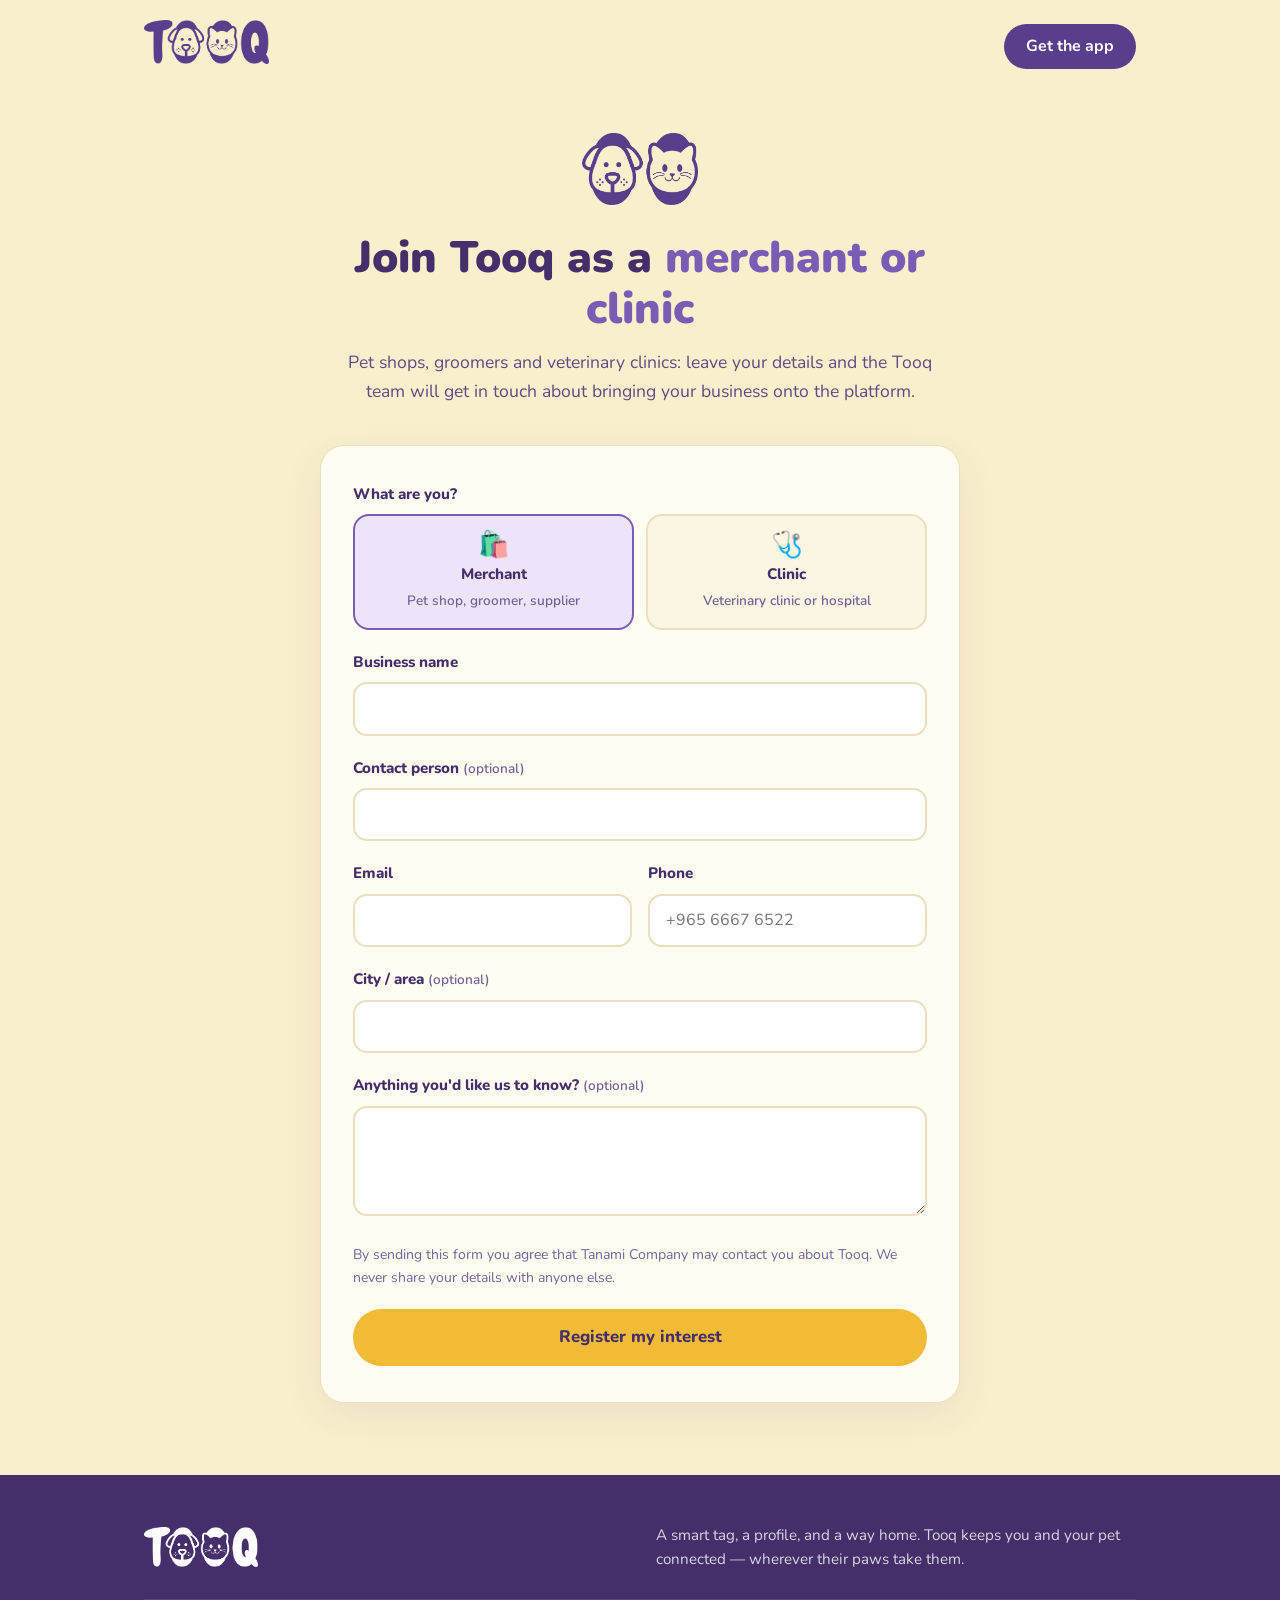
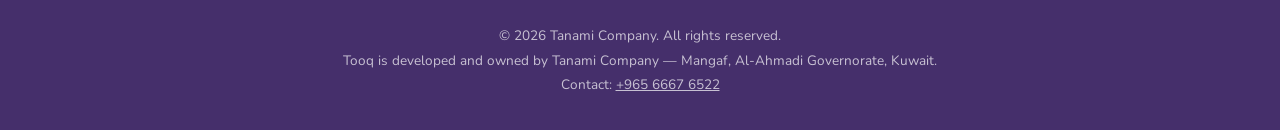
==== register/index.html @ 7382b126 "merchant register" ====
<!DOCTYPE html>
<html lang="en">
<head>
  <meta charset="UTF-8">
  <meta name="viewport" content="width=device-width, initial-scale=1.0">
  <title>Join Tooq — For merchants and clinics</title>
  <meta name="description" content="Pet shops, groomers and veterinary clinics: register your interest and the Tooq team will get in touch about joining the platform.">
  <link rel="icon" type="image/png" href="../assets/app_icon.png">
  <link rel="preconnect" href="https://fonts.googleapis.com">
  <link rel="preconnect" href="https://fonts.gstatic.com" crossorigin>
  <link href="https://fonts.googleapis.com/css2?family=Nunito:wght@400;600;700;800;900&display=swap" rel="stylesheet">
  <style>
    :root {
      --primary-dark: #452F6B;
      --primary: #5A3E8B;
      --primary-light: #7B5CB4;
      --primary-pale: #EDE4FA;
      --accent: #F2BB37;
      --accent-pale: #FCF4DC;
      --accent-soft: #F8E5A9;
      --cream: #FAEFCC;
      --card: #FFFCF2;
      --surface: #FBF5E4;
      --border-light: #EBDFC0;
      --text-secondary: #604C86;
      --text-body: #75639A;
      --error: #B3261E;
      --success: #2E7D4F;
    }

    * { margin: 0; padding: 0; box-sizing: border-box; }

    body {
      font-family: "Nunito", "Segoe UI", system-ui, sans-serif;
      background: var(--cream);
      color: var(--primary-dark);
      line-height: 1.6;
      min-height: 100vh;
      display: flex;
      flex-direction: column;
    }

    img { max-width: 100%; }

    .container {
      max-width: 1040px;
      margin: 0 auto;
      padding: 0 24px;
      width: 100%;
    }

    /* ---------- header ---------- */
    header { padding: 20px 0; }
    header .container {
      display: flex;
      align-items: center;
      justify-content: space-between;
    }
    .header-logo { height: 44px; width: auto; }
    .header-cta {
      background: var(--primary);
      color: #fff;
      text-decoration: none;
      font-weight: 700;
      padding: 10px 22px;
      border-radius: 999px;
      transition: background 0.15s ease;
    }
    .header-cta:hover { background: var(--primary-dark); }

    /* ---------- intro ---------- */
    main { flex: 1; }
    .intro {
      padding: 40px 0 24px;
      text-align: center;
    }
    .intro-mark { height: 72px; width: auto; margin-bottom: 20px; }
    .intro h1 {
      font-size: clamp(1.8rem, 4.5vw, 2.75rem);
      font-weight: 900;
      line-height: 1.15;
      max-width: 680px;
      margin: 0 auto 14px;
    }
    .intro h1 span { color: var(--primary-light); }
    .intro p {
      font-size: 1.1rem;
      color: var(--text-secondary);
      max-width: 600px;
      margin: 0 auto;
    }

    /* ---------- form card ---------- */
    .form-section { padding: 16px 0 72px; }
    .form-card {
      background: var(--card);
      border: 1px solid var(--border-light);
      border-radius: 24px;
      padding: 36px 32px;
      max-width: 640px;
      margin: 0 auto;
      box-shadow: 0 12px 40px rgba(69, 47, 107, 0.08);
    }
    @media (max-width: 520px) {
      .form-card { padding: 28px 20px; border-radius: 18px; }
    }

    .field { margin-bottom: 20px; }
    .field label, .field .label {
      display: block;
      font-weight: 800;
      font-size: 0.95rem;
      margin-bottom: 8px;
    }
    .field .optional {
      font-weight: 600;
      color: var(--text-body);
      font-size: 0.85rem;
    }
    .field input, .field textarea {
      width: 100%;
      font: inherit;
      font-size: 1rem;
      color: var(--primary-dark);
      background: #fff;
      border: 2px solid var(--border-light);
      border-radius: 14px;
      padding: 12px 16px;
      transition: border-color 0.15s ease, box-shadow 0.15s ease;
    }
    .field textarea { min-height: 110px; resize: vertical; }
    .field input:focus, .field textarea:focus {
      outline: none;
      border-color: var(--primary-light);
      box-shadow: 0 0 0 4px var(--primary-pale);
    }
    .field.invalid input, .field.invalid textarea { border-color: var(--error); }
    .field-error {
      display: none;
      color: var(--error);
      font-size: 0.875rem;
      font-weight: 700;
      margin-top: 6px;
    }
    .field.invalid .field-error { display: block; }

    .row { display: grid; grid-template-columns: 1fr 1fr; gap: 16px; }
    @media (max-width: 520px) { .row { grid-template-columns: 1fr; gap: 0; } }

    /* kind picker: two big pills */
    .kinds { display: grid; grid-template-columns: 1fr 1fr; gap: 12px; }
    .kinds input { position: absolute; opacity: 0; width: 0; height: 0; }
    .kinds label {
      display: flex;
      flex-direction: column;
      align-items: center;
      gap: 4px;
      cursor: pointer;
      background: var(--surface);
      border: 2px solid var(--border-light);
      border-radius: 16px;
      padding: 16px 12px;
      text-align: center;
      font-weight: 800;
      margin: 0;
      transition: border-color 0.15s ease, background 0.15s ease;
    }
    .kinds label small { font-weight: 600; color: var(--text-body); font-size: 0.85rem; }
    .kinds label .emoji { font-size: 1.6rem; line-height: 1; }
    .kinds input:checked + label {
      background: var(--primary-pale);
      border-color: var(--primary-light);
    }
    .kinds input:focus-visible + label { box-shadow: 0 0 0 4px var(--primary-pale); }

    /*
     * Honeypot. Pushed off-screen rather than display:none, because some bots skip
     * hidden inputs but fill anything with a name. A person never sees it; if it comes
     * back filled, the API answers success and keeps nothing.
     */
    .extra-field {
      position: absolute;
      left: -10000px;
      top: auto;
      width: 1px;
      height: 1px;
      overflow: hidden;
    }

    .consent {
      font-size: 0.875rem;
      color: var(--text-body);
      margin: 4px 0 20px;
    }

    .btn-primary {
      display: inline-block;
      width: 100%;
      border: 0;
      cursor: pointer;
      font: inherit;
      font-weight: 800;
      font-size: 1.05rem;
      padding: 15px 32px;
      border-radius: 999px;
      background: var(--accent);
      color: var(--primary-dark);
      transition: transform 0.12s ease, opacity 0.15s ease;
    }
    .btn-primary:hover { transform: translateY(-2px); }
    .btn-primary:disabled { opacity: 0.6; cursor: wait; transform: none; }

    .form-status {
      display: none;
      margin-top: 16px;
      padding: 12px 16px;
      border-radius: 14px;
      font-weight: 700;
      font-size: 0.95rem;
    }
    .form-status.error { display: block; background: #FDECEB; color: var(--error); }

    .success {
      display: none;
      text-align: center;
      padding: 12px 0;
    }
    .success .emoji { font-size: 3rem; margin-bottom: 12px; }
    .success h2 { font-size: 1.6rem; font-weight: 900; margin-bottom: 10px; }
    .success p { color: var(--text-secondary); max-width: 440px; margin: 0 auto 24px; }
    .success a {
      color: var(--primary);
      font-weight: 800;
      text-decoration: none;
    }
    .success a:hover { text-decoration: underline; }
    .form-card.done form { display: none; }
    .form-card.done .success { display: block; }

    /* ---------- footer ---------- */
    footer {
      background: var(--primary-dark);
      color: #fff;
      padding: 48px 0 32px;
    }
    .footer-top {
      display: flex;
      align-items: center;
      justify-content: space-between;
      gap: 24px;
      flex-wrap: wrap;
      margin-bottom: 28px;
    }
    .footer-logo { height: 40px; width: auto; }
    .footer-top p {
      font-size: 0.95rem;
      opacity: 0.8;
      max-width: 480px;
    }
    .footer-legal {
      border-top: 1px solid rgba(255, 255, 255, 0.15);
      padding-top: 24px;
      font-size: 0.85rem;
      opacity: 0.7;
      line-height: 1.8;
      text-align: center;
    }
  </style>
</head>
<body>

  <header>
    <div class="container">
      <a href="../"><img class="header-logo" src="../assets/wordmark_purple.png" alt="Tooq"></a>
      <a class="header-cta" href="../#get-the-app">Get the app</a>
    </div>
  </header>

  <main>
    <section class="intro">
      <div class="container">
        <img class="intro-mark" src="../assets/mark_purple.png" alt="Tooq dog and cat mark">
        <h1>Join Tooq as a <span>merchant or clinic</span></h1>
        <p>
          Pet shops, groomers and veterinary clinics: leave your details and the Tooq team
          will get in touch about bringing your business onto the platform.
        </p>
      </div>
    </section>

    <section class="form-section">
      <div class="container">
        <div class="form-card" id="card">
          <form id="register-form" novalidate>

            <div class="field" data-field="kind">
              <span class="label">What are you?</span>
              <div class="kinds">
                <input type="radio" name="kind" id="kind-merchant" value="merchant" checked>
                <label for="kind-merchant"><span class="emoji">🛍️</span>Merchant<small>Pet shop, groomer, supplier</small></label>
                <input type="radio" name="kind" id="kind-clinic" value="clinic">
                <label for="kind-clinic"><span class="emoji">🩺</span>Clinic<small>Veterinary clinic or hospital</small></label>
              </div>
              <div class="field-error"></div>
            </div>

            <div class="field" data-field="businessName">
              <label for="businessName">Business name</label>
              <input type="text" id="businessName" name="businessName" maxlength="120" autocomplete="organization" required>
              <div class="field-error"></div>
            </div>

            <div class="field" data-field="contactName">
              <label for="contactName">Contact person <span class="optional">(optional)</span></label>
              <input type="text" id="contactName" name="contactName" maxlength="120" autocomplete="name">
              <div class="field-error"></div>
            </div>

            <div class="row">
              <div class="field" data-field="email">
                <label for="email">Email</label>
                <input type="email" id="email" name="email" maxlength="254" autocomplete="email" required>
                <div class="field-error"></div>
              </div>
              <div class="field" data-field="phone">
                <label for="phone">Phone</label>
                <input type="tel" id="phone" name="phone" maxlength="24" autocomplete="tel" placeholder="+965 6667 6522" required>
                <div class="field-error"></div>
              </div>
            </div>

            <div class="field" data-field="city">
              <label for="city">City / area <span class="optional">(optional)</span></label>
              <input type="text" id="city" name="city" maxlength="120" autocomplete="address-level2">
              <div class="field-error"></div>
            </div>

            <div class="field" data-field="message">
              <label for="message">Anything you'd like us to know? <span class="optional">(optional)</span></label>
              <textarea id="message" name="message" maxlength="2000"></textarea>
              <div class="field-error"></div>
            </div>

            <div class="extra-field" aria-hidden="true">
              <label for="website">Website</label>
              <input type="text" id="website" name="website" tabindex="-1" autocomplete="off">
            </div>

            <p class="consent">
              By sending this form you agree that Tanami Company may contact you about Tooq.
              We never share your details with anyone else.
            </p>

            <button class="btn-primary" type="submit" id="submit">Register my interest</button>
            <div class="form-status" id="status" role="alert"></div>
          </form>

          <div class="success">
            <div class="emoji">🐾</div>
            <h2>Thank you!</h2>
            <p>We've received your details. Someone from the Tooq team will reach out soon.</p>
            <a href="../">Back to tooq.ai</a>
          </div>
        </div>
      </div>
    </section>
  </main>

  <footer>
    <div class="container">
      <div class="footer-top">
        <img class="footer-logo" src="../assets/wordmark_white.png" alt="Tooq">
        <p>A smart tag, a profile, and a way home. Tooq keeps you and your pet connected — wherever their paws take them.</p>
      </div>
      <div class="footer-legal">
        © 2026 Tanami Company. All rights reserved.<br>
        Tooq is developed and owned by Tanami Company — Mangaf, Al-Ahmadi Governorate, Kuwait.<br>
        Contact: <a href="tel:+96566676522" style="color: inherit;">+965 6667 6522</a>
      </div>
    </div>
  </footer>

  <script>
    // The Tooq API (the ApiCloudFrontUrl output of the deployed stack). Endpoint docs:
    // tooq-backend/docs/api.md, "Merchant registration".
    const API_BASE = "https://d18iikljzzylqe.cloudfront.net";

    const form = document.getElementById("register-form");
    const card = document.getElementById("card");
    const submit = document.getElementById("submit");
    const status = document.getElementById("status");
    // The API ignores submissions faster than a person could type; measured here so
    // there is no clock to disagree with.
    const openedAt = Date.now();

    const messages = {
      businessName: "Please enter your business name (at least 2 characters).",
      email: "Please enter a valid email address.",
      phone: "Please enter a valid phone number, e.g. +965 6667 6522.",
    };

    function clearErrors() {
      form.querySelectorAll(".field.invalid").forEach((el) => el.classList.remove("invalid"));
      status.className = "form-status";
      status.textContent = "";
    }

    function showFieldError(name, message) {
      const field = form.querySelector(`.field[data-field="${name}"]`);
      if (!field) return false;
      field.classList.add("invalid");
      field.querySelector(".field-error").textContent = message;
      return true;
    }

    function showStatus(message) {
      status.textContent = message;
      status.className = "form-status error";
    }

    function optional(value) {
      const v = value.trim();
      return v === "" ? undefined : v;
    }

    form.addEventListener("submit", async (event) => {
      event.preventDefault();
      clearErrors();

      const body = {
        kind: form.kind.value,
        businessName: form.businessName.value.trim(),
        contactName: optional(form.contactName.value),
        email: form.email.value.trim(),
        phone: form.phone.value.trim(),
        city: optional(form.city.value),
        message: optional(form.message.value),
        website: form.website.value,
        elapsedMs: Date.now() - openedAt,
      };

      // Cheap local checks so the common mistakes never need a round trip.
      let ok = true;
      if (body.businessName.length < 2) ok = showFieldError("businessName", messages.businessName) && false;
      if (!/^[^\s@]+@[^\s@]+\.[^\s@]+$/.test(body.email)) ok = showFieldError("email", messages.email) && false;
      if (body.phone.replace(/\D/g, "").length < 7) ok = showFieldError("phone", messages.phone) && false;
      if (!ok) {
        form.querySelector(".field.invalid input")?.focus();
        return;
      }

      submit.disabled = true;
      submit.textContent = "Sending…";
      try {
        const res = await fetch(`${API_BASE}/api/public/merchants`, {
          method: "POST",
          headers: { "Content-Type": "application/json" },
          body: JSON.stringify(body),
        });

        if (res.status === 201) {
          card.classList.add("done");
          card.scrollIntoView({ behavior: "smooth", block: "start" });
          return;
        }

        let payload = null;
        try { payload = await res.json(); } catch (_) { /* no body */ }
        const error = payload && payload.error ? payload.error : null;

        if (res.status === 400 && error && Array.isArray(error.details)) {
          let shown = false;
          for (const d of error.details) {
            const name = d.field || "";
            shown = showFieldError(name, messages[name] || d.message || "Please check this field.") || shown;
          }
          if (!shown) showStatus("Please check the form and try again.");
          form.querySelector(".field.invalid input, .field.invalid textarea")?.focus();
        } else if (res.status === 400 && error && error.details && error.details.field === "phone") {
          showFieldError("phone", messages.phone);
          form.phone.focus();
        } else if (res.status === 409) {
          showFieldError("email", "This email is already registered with us. We'll be in touch!");
          form.email.focus();
        } else if (res.status === 429) {
          showStatus("Too many registrations from your network right now. Please try again in an hour.");
        } else {
          showStatus("Something went wrong on our side. Please try again in a moment.");
        }
      } catch (_) {
        showStatus("We couldn't reach the server. Check your connection and try again.");
      } finally {
        submit.disabled = false;
        submit.textContent = "Register my interest";
      }
    });
  </script>

</body>
</html>
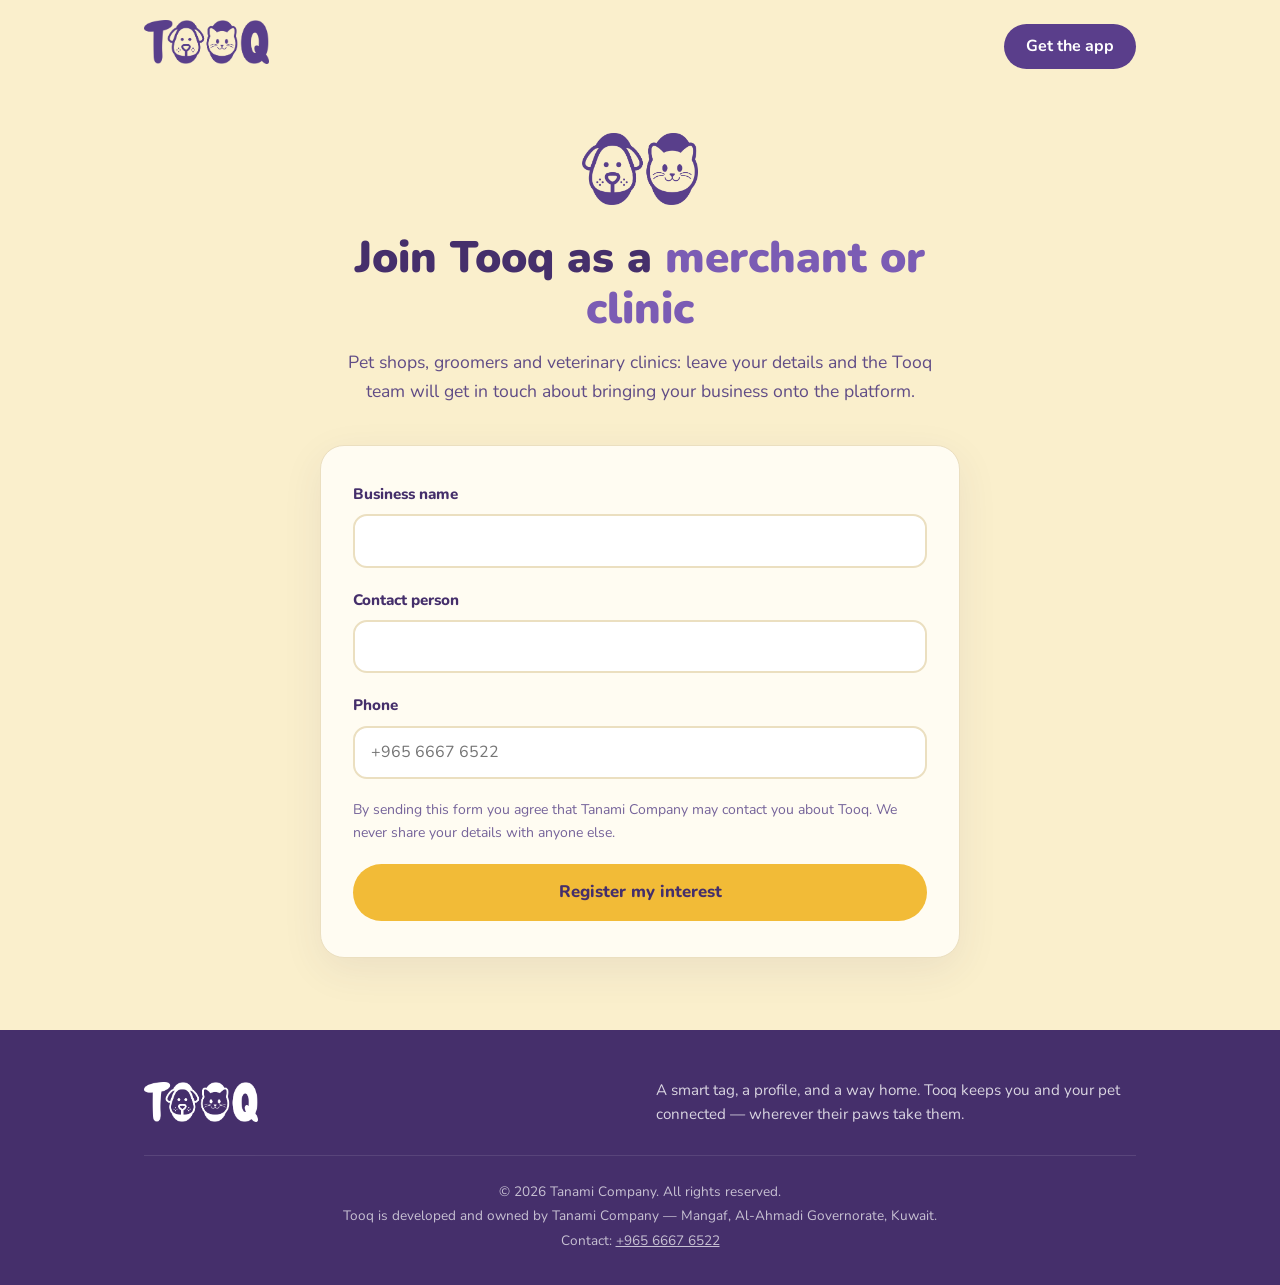
==== commit a6638f5a: "fixes" ====
--- a/register/index.html
+++ b/register/index.html
@@ -112,12 +112,7 @@
       font-size: 0.95rem;
       margin-bottom: 8px;
     }
-    .field .optional {
-      font-weight: 600;
-      color: var(--text-body);
-      font-size: 0.85rem;
-    }
-    .field input, .field textarea {
+    .field input {
       width: 100%;
       font: inherit;
       font-size: 1rem;
@@ -128,13 +123,12 @@
       padding: 12px 16px;
       transition: border-color 0.15s ease, box-shadow 0.15s ease;
     }
-    .field textarea { min-height: 110px; resize: vertical; }
-    .field input:focus, .field textarea:focus {
+    .field input:focus {
       outline: none;
       border-color: var(--primary-light);
       box-shadow: 0 0 0 4px var(--primary-pale);
     }
-    .field.invalid input, .field.invalid textarea { border-color: var(--error); }
+    .field.invalid input { border-color: var(--error); }
     .field-error {
       display: none;
       color: var(--error);
@@ -143,35 +137,6 @@
       margin-top: 6px;
     }
     .field.invalid .field-error { display: block; }
-
-    .row { display: grid; grid-template-columns: 1fr 1fr; gap: 16px; }
-    @media (max-width: 520px) { .row { grid-template-columns: 1fr; gap: 0; } }
-
-    /* kind picker: two big pills */
-    .kinds { display: grid; grid-template-columns: 1fr 1fr; gap: 12px; }
-    .kinds input { position: absolute; opacity: 0; width: 0; height: 0; }
-    .kinds label {
-      display: flex;
-      flex-direction: column;
-      align-items: center;
-      gap: 4px;
-      cursor: pointer;
-      background: var(--surface);
-      border: 2px solid var(--border-light);
-      border-radius: 16px;
-      padding: 16px 12px;
-      text-align: center;
-      font-weight: 800;
-      margin: 0;
-      transition: border-color 0.15s ease, background 0.15s ease;
-    }
-    .kinds label small { font-weight: 600; color: var(--text-body); font-size: 0.85rem; }
-    .kinds label .emoji { font-size: 1.6rem; line-height: 1; }
-    .kinds input:checked + label {
-      background: var(--primary-pale);
-      border-color: var(--primary-light);
-    }
-    .kinds input:focus-visible + label { box-shadow: 0 0 0 4px var(--primary-pale); }
 
     /*
      * Honeypot. Pushed off-screen rather than display:none, because some bots skip
@@ -293,17 +258,6 @@
         <div class="form-card" id="card">
           <form id="register-form" novalidate>
 
-            <div class="field" data-field="kind">
-              <span class="label">What are you?</span>
-              <div class="kinds">
-                <input type="radio" name="kind" id="kind-merchant" value="merchant" checked>
-                <label for="kind-merchant"><span class="emoji">🛍️</span>Merchant<small>Pet shop, groomer, supplier</small></label>
-                <input type="radio" name="kind" id="kind-clinic" value="clinic">
-                <label for="kind-clinic"><span class="emoji">🩺</span>Clinic<small>Veterinary clinic or hospital</small></label>
-              </div>
-              <div class="field-error"></div>
-            </div>
-
             <div class="field" data-field="businessName">
               <label for="businessName">Business name</label>
               <input type="text" id="businessName" name="businessName" maxlength="120" autocomplete="organization" required>
@@ -311,33 +265,14 @@
             </div>
 
             <div class="field" data-field="contactName">
-              <label for="contactName">Contact person <span class="optional">(optional)</span></label>
-              <input type="text" id="contactName" name="contactName" maxlength="120" autocomplete="name">
+              <label for="contactName">Contact person</label>
+              <input type="text" id="contactName" name="contactName" maxlength="120" autocomplete="name" required>
               <div class="field-error"></div>
             </div>
 
-            <div class="row">
-              <div class="field" data-field="email">
-                <label for="email">Email</label>
-                <input type="email" id="email" name="email" maxlength="254" autocomplete="email" required>
-                <div class="field-error"></div>
-              </div>
-              <div class="field" data-field="phone">
-                <label for="phone">Phone</label>
-                <input type="tel" id="phone" name="phone" maxlength="24" autocomplete="tel" placeholder="+965 6667 6522" required>
-                <div class="field-error"></div>
-              </div>
-            </div>
-
-            <div class="field" data-field="city">
-              <label for="city">City / area <span class="optional">(optional)</span></label>
-              <input type="text" id="city" name="city" maxlength="120" autocomplete="address-level2">
-              <div class="field-error"></div>
-            </div>
-
-            <div class="field" data-field="message">
-              <label for="message">Anything you'd like us to know? <span class="optional">(optional)</span></label>
-              <textarea id="message" name="message" maxlength="2000"></textarea>
+            <div class="field" data-field="phone">
+              <label for="phone">Phone</label>
+              <input type="tel" id="phone" name="phone" maxlength="24" autocomplete="tel" placeholder="+965 6667 6522" required>
               <div class="field-error"></div>
             </div>
 
@@ -395,7 +330,7 @@
 
     const messages = {
       businessName: "Please enter your business name (at least 2 characters).",
-      email: "Please enter a valid email address.",
+      contactName: "Please tell us who we should ask for.",
       phone: "Please enter a valid phone number, e.g. +965 6667 6522.",
     };
 
@@ -418,23 +353,14 @@
       status.className = "form-status error";
     }
 
-    function optional(value) {
-      const v = value.trim();
-      return v === "" ? undefined : v;
-    }
-
     form.addEventListener("submit", async (event) => {
       event.preventDefault();
       clearErrors();
 
       const body = {
-        kind: form.kind.value,
         businessName: form.businessName.value.trim(),
-        contactName: optional(form.contactName.value),
-        email: form.email.value.trim(),
+        contactName: form.contactName.value.trim(),
         phone: form.phone.value.trim(),
-        city: optional(form.city.value),
-        message: optional(form.message.value),
         website: form.website.value,
         elapsedMs: Date.now() - openedAt,
       };
@@ -442,7 +368,7 @@
       // Cheap local checks so the common mistakes never need a round trip.
       let ok = true;
       if (body.businessName.length < 2) ok = showFieldError("businessName", messages.businessName) && false;
-      if (!/^[^\s@]+@[^\s@]+\.[^\s@]+$/.test(body.email)) ok = showFieldError("email", messages.email) && false;
+      if (body.contactName.length < 1) ok = showFieldError("contactName", messages.contactName) && false;
       if (body.phone.replace(/\D/g, "").length < 7) ok = showFieldError("phone", messages.phone) && false;
       if (!ok) {
         form.querySelector(".field.invalid input")?.focus();
@@ -475,13 +401,13 @@
             shown = showFieldError(name, messages[name] || d.message || "Please check this field.") || shown;
           }
           if (!shown) showStatus("Please check the form and try again.");
-          form.querySelector(".field.invalid input, .field.invalid textarea")?.focus();
+          form.querySelector(".field.invalid input")?.focus();
         } else if (res.status === 400 && error && error.details && error.details.field === "phone") {
           showFieldError("phone", messages.phone);
           form.phone.focus();
         } else if (res.status === 409) {
-          showFieldError("email", "This email is already registered with us. We'll be in touch!");
-          form.email.focus();
+          showFieldError("phone", "This phone number is already registered with us. We'll be in touch!");
+          form.phone.focus();
         } else if (res.status === 429) {
           showStatus("Too many registrations from your network right now. Please try again in an hour.");
         } else {
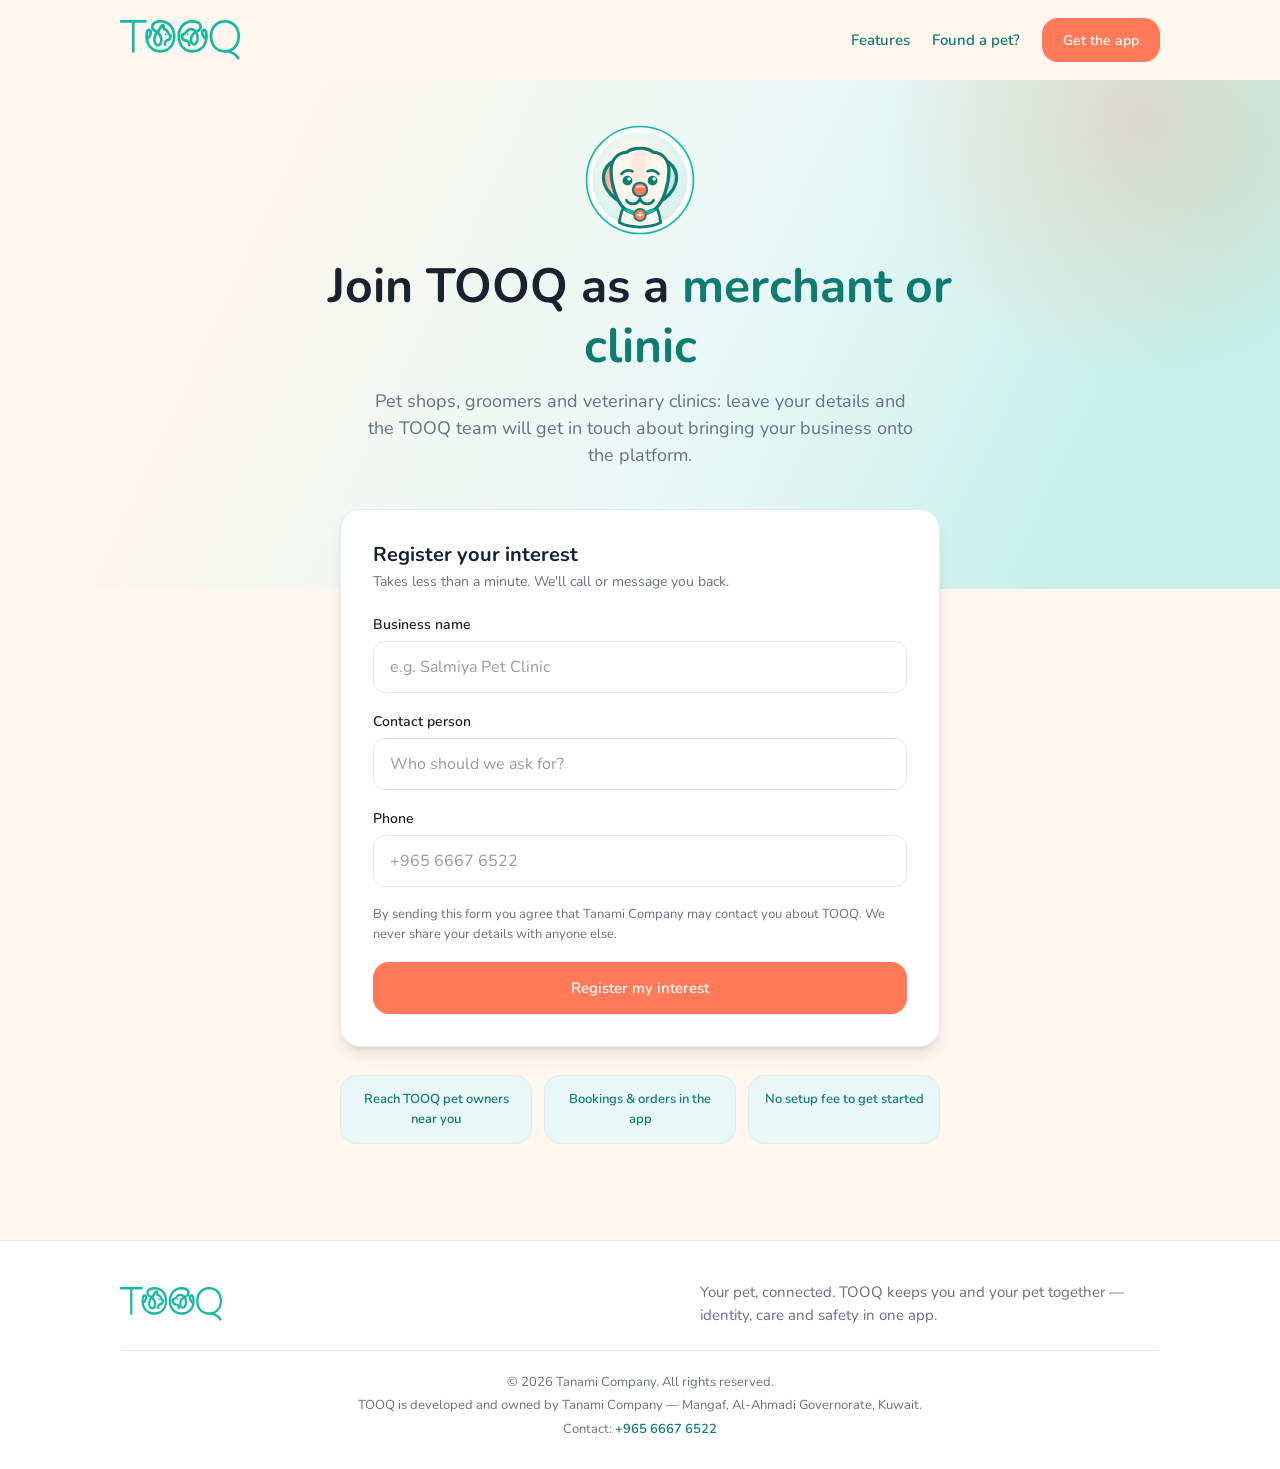
==== commit d5695b25: "new brand" ====
--- a/register/index.html
+++ b/register/index.html
@@ -3,140 +3,100 @@
 <head>
   <meta charset="UTF-8">
   <meta name="viewport" content="width=device-width, initial-scale=1.0">
-  <title>Join Tooq — For merchants and clinics</title>
-  <meta name="description" content="Pet shops, groomers and veterinary clinics: register your interest and the Tooq team will get in touch about joining the platform.">
+  <title>Join TOOQ — For merchants and clinics</title>
+  <meta name="description" content="Pet shops, groomers and veterinary clinics: register your interest and the TOOQ team will get in touch about joining the platform.">
+  <meta name="theme-color" content="#FFF6EE">
+  <meta name="apple-itunes-app" content="app-id=6792516587">
   <link rel="icon" type="image/png" href="../assets/app_icon.png">
+  <link rel="apple-touch-icon" href="../assets/app_icon.png">
   <link rel="preconnect" href="https://fonts.googleapis.com">
   <link rel="preconnect" href="https://fonts.gstatic.com" crossorigin>
-  <link href="https://fonts.googleapis.com/css2?family=Nunito:wght@400;600;700;800;900&display=swap" rel="stylesheet">
+  <link href="https://fonts.googleapis.com/css2?family=Nunito:wght@400;600;700&display=swap" rel="stylesheet">
+  <link rel="stylesheet" href="../assets/site.css">
   <style>
-    :root {
-      --primary-dark: #452F6B;
-      --primary: #5A3E8B;
-      --primary-light: #7B5CB4;
-      --primary-pale: #EDE4FA;
-      --accent: #F2BB37;
-      --accent-pale: #FCF4DC;
-      --accent-soft: #F8E5A9;
-      --cream: #FAEFCC;
-      --card: #FFFCF2;
-      --surface: #FBF5E4;
-      --border-light: #EBDFC0;
-      --text-secondary: #604C86;
-      --text-body: #75639A;
-      --error: #B3261E;
-      --success: #2E7D4F;
-    }
-
-    * { margin: 0; padding: 0; box-sizing: border-box; }
-
-    body {
-      font-family: "Nunito", "Segoe UI", system-ui, sans-serif;
-      background: var(--cream);
-      color: var(--primary-dark);
-      line-height: 1.6;
-      min-height: 100vh;
-      display: flex;
-      flex-direction: column;
-    }
-
-    img { max-width: 100%; }
-
-    .container {
-      max-width: 1040px;
-      margin: 0 auto;
-      padding: 0 24px;
-      width: 100%;
-    }
-
-    /* ---------- header ---------- */
-    header { padding: 20px 0; }
-    header .container {
-      display: flex;
-      align-items: center;
-      justify-content: space-between;
-    }
-    .header-logo { height: 44px; width: auto; }
-    .header-cta {
-      background: var(--primary);
-      color: #fff;
-      text-decoration: none;
-      font-weight: 700;
-      padding: 10px 22px;
-      border-radius: 999px;
-      transition: background 0.15s ease;
-    }
-    .header-cta:hover { background: var(--primary-dark); }
-
     /* ---------- intro ---------- */
-    main { flex: 1; }
     .intro {
-      padding: 40px 0 24px;
+      position: relative;
+      overflow: hidden;
+      background: var(--g-splash);
+      padding: 40px 0 120px;
       text-align: center;
     }
-    .intro-mark { height: 72px; width: auto; margin-bottom: 20px; }
-    .intro h1 {
-      font-size: clamp(1.8rem, 4.5vw, 2.75rem);
-      font-weight: 900;
-      line-height: 1.15;
-      max-width: 680px;
-      margin: 0 auto 14px;
-    }
-    .intro h1 span { color: var(--primary-light); }
-    .intro p {
-      font-size: 1.1rem;
-      color: var(--text-secondary);
+    .intro::before {
+      content: "";
+      position: absolute;
+      top: -220px;
+      right: -120px;
+      width: 520px;
+      height: 520px;
+      border-radius: 50%;
+      background: radial-gradient(circle, rgba(255, 122, 89, 0.22) 0%, rgba(255, 122, 89, 0) 70%);
+      pointer-events: none;
+    }
+    .intro .container { position: relative; }
+    .intro-avatar { width: 120px; height: 120px; margin: 0 auto 16px; }
+    .intro h1 { max-width: 680px; margin: 0 auto 12px; }
+    .intro h1 span { color: var(--teal-dark); }
+    .intro .lead { max-width: 560px; margin: 0 auto; }
+
+    /* ---------- form card ---------- */
+    .form-section { padding: 0 0 56px; margin-top: -80px; position: relative; }
+    .form-card {
+      background: var(--white);
+      border: 1px solid var(--border);
+      border-radius: var(--r-card);
+      box-shadow: var(--shadow-card);
+      padding: 32px;
       max-width: 600px;
       margin: 0 auto;
     }
-
-    /* ---------- form card ---------- */
-    .form-section { padding: 16px 0 72px; }
-    .form-card {
-      background: var(--card);
-      border: 1px solid var(--border-light);
-      border-radius: 24px;
-      padding: 36px 32px;
-      max-width: 640px;
-      margin: 0 auto;
-      box-shadow: 0 12px 40px rgba(69, 47, 107, 0.08);
-    }
+    .form-card > form > h2 {
+      font-size: 1.25rem;
+      margin-bottom: 4px;
+    }
+    .form-card .supporting { margin-bottom: 22px; }
     @media (max-width: 520px) {
-      .form-card { padding: 28px 20px; border-radius: 18px; }
-    }
-
-    .field { margin-bottom: 20px; }
-    .field label, .field .label {
+      .intro { padding-bottom: 96px; }
+      .form-section { margin-top: -64px; }
+      .form-card { padding: 24px 18px; }
+    }
+
+    .field { margin-bottom: 18px; }
+    .field label {
       display: block;
-      font-weight: 800;
-      font-size: 0.95rem;
-      margin-bottom: 8px;
+      font-weight: 600;
+      font-size: 0.875rem;
+      margin-bottom: 6px;
     }
     .field input {
       width: 100%;
+      height: 52px;
       font: inherit;
       font-size: 1rem;
-      color: var(--primary-dark);
-      background: #fff;
-      border: 2px solid var(--border-light);
-      border-radius: 14px;
-      padding: 12px 16px;
+      color: var(--text);
+      background: var(--white);
+      border: 1.5px solid var(--border);
+      border-radius: var(--r-input);
+      padding: 0 16px;
       transition: border-color 0.15s ease, box-shadow 0.15s ease;
     }
+    .field input::placeholder { color: var(--text-secondary); opacity: 0.7; }
     .field input:focus {
       outline: none;
-      border-color: var(--primary-light);
-      box-shadow: 0 0 0 4px var(--primary-pale);
-    }
-    .field.invalid input { border-color: var(--error); }
+      border-color: var(--teal);
+      box-shadow: 0 0 0 4px var(--teal-soft);
+    }
+    .field.invalid input { border-color: var(--danger); box-shadow: none; }
     .field-error {
       display: none;
-      color: var(--error);
-      font-size: 0.875rem;
-      font-weight: 700;
+      color: var(--danger);
+      font-size: 0.8125rem;
+      font-weight: 600;
       margin-top: 6px;
     }
     .field.invalid .field-error { display: block; }
+    /* Phone numbers are always LTR Western digits. */
+    .field input[type="tel"] { direction: ltr; unicode-bidi: isolate; }
 
     /*
      * Honeypot. Pushed off-screen rather than display:none, because some bots skip
@@ -153,101 +113,84 @@
     }
 
     .consent {
-      font-size: 0.875rem;
-      color: var(--text-body);
-      margin: 4px 0 20px;
-    }
-
-    .btn-primary {
-      display: inline-block;
-      width: 100%;
-      border: 0;
-      cursor: pointer;
-      font: inherit;
-      font-weight: 800;
-      font-size: 1.05rem;
-      padding: 15px 32px;
-      border-radius: 999px;
-      background: var(--accent);
-      color: var(--primary-dark);
-      transition: transform 0.12s ease, opacity 0.15s ease;
-    }
-    .btn-primary:hover { transform: translateY(-2px); }
-    .btn-primary:disabled { opacity: 0.6; cursor: wait; transform: none; }
+      font-size: 0.8125rem;
+      color: var(--text-secondary);
+      margin: 2px 0 18px;
+    }
+
+    .btn-submit { width: 100%; }
+    .btn-submit:disabled { opacity: 0.6; cursor: wait; transform: none; }
 
     .form-status {
       display: none;
-      margin-top: 16px;
+      margin-top: 14px;
       padding: 12px 16px;
-      border-radius: 14px;
-      font-weight: 700;
-      font-size: 0.95rem;
-    }
-    .form-status.error { display: block; background: #FDECEB; color: var(--error); }
-
+      border-radius: var(--r-input);
+      font-weight: 600;
+      font-size: 0.875rem;
+    }
+    .form-status.error { display: block; background: var(--danger-soft); color: var(--danger); }
+
+    /* ---------- success state ---------- */
     .success {
       display: none;
       text-align: center;
-      padding: 12px 0;
-    }
-    .success .emoji { font-size: 3rem; margin-bottom: 12px; }
-    .success h2 { font-size: 1.6rem; font-weight: 900; margin-bottom: 10px; }
-    .success p { color: var(--text-secondary); max-width: 440px; margin: 0 auto 24px; }
-    .success a {
-      color: var(--primary);
-      font-weight: 800;
-      text-decoration: none;
-    }
-    .success a:hover { text-decoration: underline; }
+      padding: 8px 0;
+    }
+    .success .mark {
+      width: 72px; height: 72px;
+      border-radius: 50%;
+      background: var(--teal-soft);
+      display: flex; align-items: center; justify-content: center;
+      margin: 0 auto 16px;
+    }
+    .success .mark svg { width: 34px; height: 34px; }
+    .success h2 { font-size: 1.5rem; margin-bottom: 8px; }
+    .success p { color: var(--text-secondary); max-width: 420px; margin: 0 auto 22px; }
     .form-card.done form { display: none; }
     .form-card.done .success { display: block; }
 
-    /* ---------- footer ---------- */
-    footer {
-      background: var(--primary-dark);
-      color: #fff;
-      padding: 48px 0 32px;
-    }
-    .footer-top {
-      display: flex;
-      align-items: center;
-      justify-content: space-between;
-      gap: 24px;
-      flex-wrap: wrap;
-      margin-bottom: 28px;
-    }
-    .footer-logo { height: 40px; width: auto; }
-    .footer-top p {
-      font-size: 0.95rem;
-      opacity: 0.8;
-      max-width: 480px;
-    }
-    .footer-legal {
-      border-top: 1px solid rgba(255, 255, 255, 0.15);
-      padding-top: 24px;
-      font-size: 0.85rem;
-      opacity: 0.7;
-      line-height: 1.8;
+    /* ---------- side note ---------- */
+    .why {
+      max-width: 600px;
+      margin: 28px auto 0;
+      display: grid;
+      grid-template-columns: repeat(3, 1fr);
+      gap: 12px;
+    }
+    .why div {
+      background: var(--teal-soft);
+      border: 1px solid var(--border);
+      border-radius: var(--r-button);
+      padding: 14px;
+      font-size: 0.8125rem;
+      color: var(--teal-dark);
+      font-weight: 600;
       text-align: center;
     }
+    @media (max-width: 520px) { .why { grid-template-columns: 1fr; } }
   </style>
 </head>
 <body>
 
-  <header>
+  <header class="site-header">
     <div class="container">
-      <a href="../"><img class="header-logo" src="../assets/wordmark_purple.png" alt="Tooq"></a>
-      <a class="header-cta" href="../#get-the-app">Get the app</a>
+      <a class="logo" href="../" aria-label="TOOQ home"><img src="../assets/logo.svg" alt="TOOQ"></a>
+      <nav>
+        <a href="../#features">Features</a>
+        <a href="../#found">Found a pet?</a>
+        <a class="btn btn-primary btn-small" href="../#get-the-app">Get the app</a>
+      </nav>
     </div>
   </header>
 
   <main>
     <section class="intro">
       <div class="container">
-        <img class="intro-mark" src="../assets/mark_purple.png" alt="Tooq dog and cat mark">
-        <h1>Join Tooq as a <span>merchant or clinic</span></h1>
-        <p>
-          Pet shops, groomers and veterinary clinics: leave your details and the Tooq team
+        <img class="intro-avatar" src="../assets/pet_avatar.svg" alt="">
+        <h1>Join TOOQ as a <span>merchant or clinic</span></h1>
+        <p class="lead">
+          Pet shops, groomers and veterinary clinics: leave your details and the TOOQ team
           will get in touch about bringing your business onto the platform.
         </p>
       </div>
@@ -257,22 +200,24 @@
       <div class="container">
         <div class="form-card" id="card">
           <form id="register-form" novalidate>
+            <h2>Register your interest</h2>
+            <p class="supporting">Takes less than a minute. We'll call or message you back.</p>
 
             <div class="field" data-field="businessName">
               <label for="businessName">Business name</label>
-              <input type="text" id="businessName" name="businessName" maxlength="120" autocomplete="organization" required>
+              <input type="text" id="businessName" name="businessName" maxlength="120" autocomplete="organization" placeholder="e.g. Salmiya Pet Clinic" required>
               <div class="field-error"></div>
             </div>
 
             <div class="field" data-field="contactName">
               <label for="contactName">Contact person</label>
-              <input type="text" id="contactName" name="contactName" maxlength="120" autocomplete="name" required>
+              <input type="text" id="contactName" name="contactName" maxlength="120" autocomplete="name" placeholder="Who should we ask for?" required>
               <div class="field-error"></div>
             </div>
 
             <div class="field" data-field="phone">
               <label for="phone">Phone</label>
-              <input type="tel" id="phone" name="phone" maxlength="24" autocomplete="tel" placeholder="+965 6667 6522" required>
+              <input type="tel" id="phone" name="phone" maxlength="24" autocomplete="tel" inputmode="tel" placeholder="+965 6667 6522" required>
               <div class="field-error"></div>
             </div>
 
@@ -282,41 +227,49 @@
             </div>
 
             <p class="consent">
-              By sending this form you agree that Tanami Company may contact you about Tooq.
+              By sending this form you agree that Tanami Company may contact you about TOOQ.
               We never share your details with anyone else.
             </p>
 
-            <button class="btn-primary" type="submit" id="submit">Register my interest</button>
+            <button class="btn btn-primary btn-submit" type="submit" id="submit">Register my interest</button>
             <div class="form-status" id="status" role="alert"></div>
           </form>
 
           <div class="success">
-            <div class="emoji">🐾</div>
+            <div class="mark">
+              <svg viewBox="0 0 48 48" aria-hidden="true"><path d="M17 22C21.4 22 24 17.6 24 13.6C24 9.6 21.4 6 17.6 6C13.8 6 11 10 11 14.2C11 18.4 12.8 22 17 22ZM31 22C35.2 22 37 18.4 37 14.2C37 10 34.4 6 30.4 6C26.4 6 24 10 24 13.6C24 17.2 26.6 22 31 22ZM10 26C5.6 26 2 29.4 2 33.6C2 37.8 5.4 40 9.6 40C12.6 40 14.6 38.4 16 36C17.8 32.6 14.4 26 10 26ZM38 26C33.6 26 30.2 32.6 32 36C33.4 38.4 35.4 40 38.4 40C42.6 40 46 37.8 46 33.6C46 29.4 42.4 26 38 26ZM24 26C18 26 12 32.6 12 38C12 42.4 16.6 44 24 44C31.4 44 36 42.4 36 38C36 32.6 30 26 24 26Z" fill="#0E7C72"/></svg>
+            </div>
             <h2>Thank you!</h2>
-            <p>We've received your details. Someone from the Tooq team will reach out soon.</p>
-            <a href="../">Back to tooq.ai</a>
+            <p>We've received your details. Someone from the TOOQ team will reach out soon.</p>
+            <a class="btn btn-ghost" href="../">Back to tooq.ai</a>
           </div>
+        </div>
+
+        <div class="why" aria-hidden="true">
+          <div>Reach TOOQ pet owners near you</div>
+          <div>Bookings &amp; orders in the app</div>
+          <div>No setup fee to get started</div>
         </div>
       </div>
     </section>
   </main>
 
-  <footer>
+  <footer class="site-footer">
     <div class="container">
-      <div class="footer-top">
-        <img class="footer-logo" src="../assets/wordmark_white.png" alt="Tooq">
-        <p>A smart tag, a profile, and a way home. Tooq keeps you and your pet connected — wherever their paws take them.</p>
+      <div class="top">
+        <img class="logo" src="../assets/logo.svg" alt="TOOQ">
+        <p>Your pet, connected. TOOQ keeps you and your pet together — identity, care and safety in one app.</p>
       </div>
-      <div class="footer-legal">
+      <div class="legal">
         © 2026 Tanami Company. All rights reserved.<br>
-        Tooq is developed and owned by Tanami Company — Mangaf, Al-Ahmadi Governorate, Kuwait.<br>
-        Contact: <a href="tel:+96566676522" style="color: inherit;">+965 6667 6522</a>
+        TOOQ is developed and owned by Tanami Company — Mangaf, Al-Ahmadi Governorate, Kuwait.<br>
+        Contact: <a href="tel:+96566676522">+965 6667 6522</a>
       </div>
     </div>
   </footer>
 
   <script>
-    // The Tooq API (the ApiCloudFrontUrl output of the deployed stack). Endpoint docs:
+    // The TOOQ API (the ApiCloudFrontUrl output of the deployed stack). Endpoint docs:
     // tooq-backend/docs/api.md, "Merchant registration".
     const API_BASE = "https://d18iikljzzylqe.cloudfront.net";
 
--- a/assets/site.css
+++ b/assets/site.css
@@ -0,0 +1,190 @@
+/*
+ * TOOQ website — shared styles.
+ * Tokens mirror the app's lib/core/theme (Figma "TOOQ official visual system").
+ * Do not invent colours: everything below is one of the Figma paint styles.
+ */
+:root {
+  /* Brand */
+  --teal: #16B8A6;
+  --teal-dark: #0E7C72;
+  --coral: #FF7A59;
+  --coral-light: #FF9B80;
+  /* Surfaces */
+  --cream: #FFF6EE;
+  --white: #FFFFFF;
+  --teal-soft: #E9F8F6;
+  --mint: #C7F0E8;
+  --coral-soft: #FFF0EC;
+  /* Text */
+  --text: #182230;
+  --text-secondary: #667085;
+  /* Border */
+  --border: #DCEFEB;
+  /* Semantic */
+  --success: #12B76A;
+  --danger: #D92D20;
+  --danger-soft: #FEF3F2;
+  /* Shape (AppRadius) */
+  --r-button: 16px;
+  --r-card: 20px;
+  --r-input: 12px;
+  --r-pill: 999px;
+  /* Elevation (AppShadows.card / soft) */
+  --shadow-card: 0 4px 6px -4px rgba(0, 0, 0, 0.10), 0 10px 15px -3px rgba(0, 0, 0, 0.10);
+  --shadow-soft: 0 4px 14px rgba(0, 0, 0, 0.08);
+  /* Gradients */
+  --g-splash: linear-gradient(115deg, var(--cream) 14%, var(--teal-soft) 56%, var(--mint) 86%);
+  --g-ai: linear-gradient(135deg, var(--teal-dark) 0%, var(--teal) 38%, var(--coral-light) 72%, var(--coral) 100%);
+  --g-teal-button: linear-gradient(90deg, var(--teal-dark), var(--teal));
+  --g-care: linear-gradient(90deg, var(--teal-soft), var(--coral-soft));
+  --g-safety: linear-gradient(90deg, var(--coral-soft) 0%, var(--white) 52%, var(--teal-soft) 100%);
+}
+
+* { margin: 0; padding: 0; box-sizing: border-box; }
+
+html { scroll-behavior: smooth; }
+
+body {
+  font-family: "Nunito", "Segoe UI", system-ui, sans-serif;
+  font-size: 16px;
+  line-height: 1.5;
+  background: var(--cream);
+  color: var(--text);
+  -webkit-font-smoothing: antialiased;
+  min-height: 100vh;
+  display: flex;
+  flex-direction: column;
+}
+
+main { flex: 1; }
+img, svg { max-width: 100%; display: block; }
+a { color: var(--teal-dark); }
+
+.container {
+  width: 100%;
+  max-width: 1080px;
+  margin: 0 auto;
+  padding: 0 20px;
+}
+
+/* ---------- type ---------- */
+h1, h2, h3 { font-weight: 700; line-height: 1.25; letter-spacing: 0; }
+h1 { font-size: clamp(2rem, 4.5vw, 3rem); }
+h2 { font-size: clamp(1.5rem, 3vw, 2rem); }
+h3 { font-size: 1.125rem; font-weight: 600; }
+.lead { font-size: 1.125rem; color: var(--text-secondary); }
+.supporting { font-size: 0.875rem; color: var(--text-secondary); }
+.note { font-size: 0.8125rem; color: var(--teal-dark); font-weight: 600; }
+
+/* ---------- buttons (Button / TOOQ, 52px, radius 16) ---------- */
+.btn {
+  display: inline-flex;
+  align-items: center;
+  justify-content: center;
+  gap: 10px;
+  min-height: 52px;
+  padding: 0 24px;
+  border-radius: var(--r-button);
+  font: inherit;
+  font-weight: 600;
+  font-size: 0.9375rem;
+  text-decoration: none;
+  cursor: pointer;
+  border: 1.5px solid transparent;
+  transition: transform 0.12s ease, background 0.15s ease, opacity 0.15s ease, box-shadow 0.15s ease;
+  white-space: nowrap;
+}
+.btn:hover { transform: translateY(-1px); }
+.btn:active { transform: translateY(0); }
+.btn svg { width: 20px; height: 20px; flex: none; }
+
+.btn-primary { background: var(--coral); color: var(--white); }
+.btn-primary:hover { background: #F56B48; box-shadow: var(--shadow-soft); }
+
+.btn-ghost { background: transparent; color: var(--coral); border-color: var(--coral); }
+.btn-ghost:hover { background: var(--coral-soft); }
+
+.btn-teal { background: var(--g-teal-button); color: var(--white); }
+
+.btn-small { min-height: 44px; padding: 0 20px; font-size: 0.875rem; }
+
+.btn[aria-disabled="true"] {
+  opacity: 0.55;
+  cursor: default;
+  pointer-events: none;
+}
+
+/* ---------- header ---------- */
+.site-header { padding: 18px 0; }
+.site-header .container {
+  display: flex;
+  align-items: center;
+  justify-content: space-between;
+  gap: 16px;
+}
+.site-header .logo { height: 40px; width: auto; }
+.site-header .logo img { height: 100%; width: auto; }
+.site-header nav { display: flex; align-items: center; gap: 8px 22px; }
+.site-header nav a:not(.btn) {
+  color: var(--teal-dark);
+  font-weight: 600;
+  font-size: 0.9375rem;
+  text-decoration: none;
+}
+.site-header nav a:not(.btn):hover { color: var(--teal); }
+@media (max-width: 640px) {
+  .site-header nav a:not(.btn) { display: none; }
+}
+
+/* ---------- chips (32px, radius 16) ---------- */
+.chip {
+  display: inline-flex;
+  align-items: center;
+  gap: 6px;
+  height: 36px;
+  padding: 0 16px;
+  border-radius: var(--r-button);
+  background: var(--white);
+  color: var(--text);
+  font-size: 0.8125rem;
+  font-weight: 600;
+  box-shadow: var(--shadow-soft);
+}
+.chip.coral { background: var(--coral-soft); color: var(--coral); }
+.chip.teal { background: var(--teal-soft); color: var(--teal-dark); }
+
+/* ---------- cards ---------- */
+.card {
+  background: var(--white);
+  border: 1px solid var(--border);
+  border-radius: var(--r-card);
+  box-shadow: var(--shadow-card);
+}
+
+/* ---------- footer ---------- */
+.site-footer {
+  background: var(--white);
+  border-top: 1px solid var(--border);
+  padding: 40px 0 28px;
+  margin-top: 40px;
+}
+.site-footer .top {
+  display: flex;
+  align-items: center;
+  justify-content: space-between;
+  gap: 20px 32px;
+  flex-wrap: wrap;
+  margin-bottom: 24px;
+}
+.site-footer .logo { height: 34px; width: auto; }
+.site-footer .top p { color: var(--text-secondary); font-size: 0.9375rem; max-width: 460px; }
+.site-footer .legal {
+  border-top: 1px solid var(--border);
+  padding-top: 20px;
+  font-size: 0.8125rem;
+  line-height: 1.8;
+  color: var(--text-secondary);
+  text-align: center;
+}
+.site-footer .legal a { color: var(--teal-dark); font-weight: 600; text-decoration: none; }
+.site-footer .legal a:hover { text-decoration: underline; }
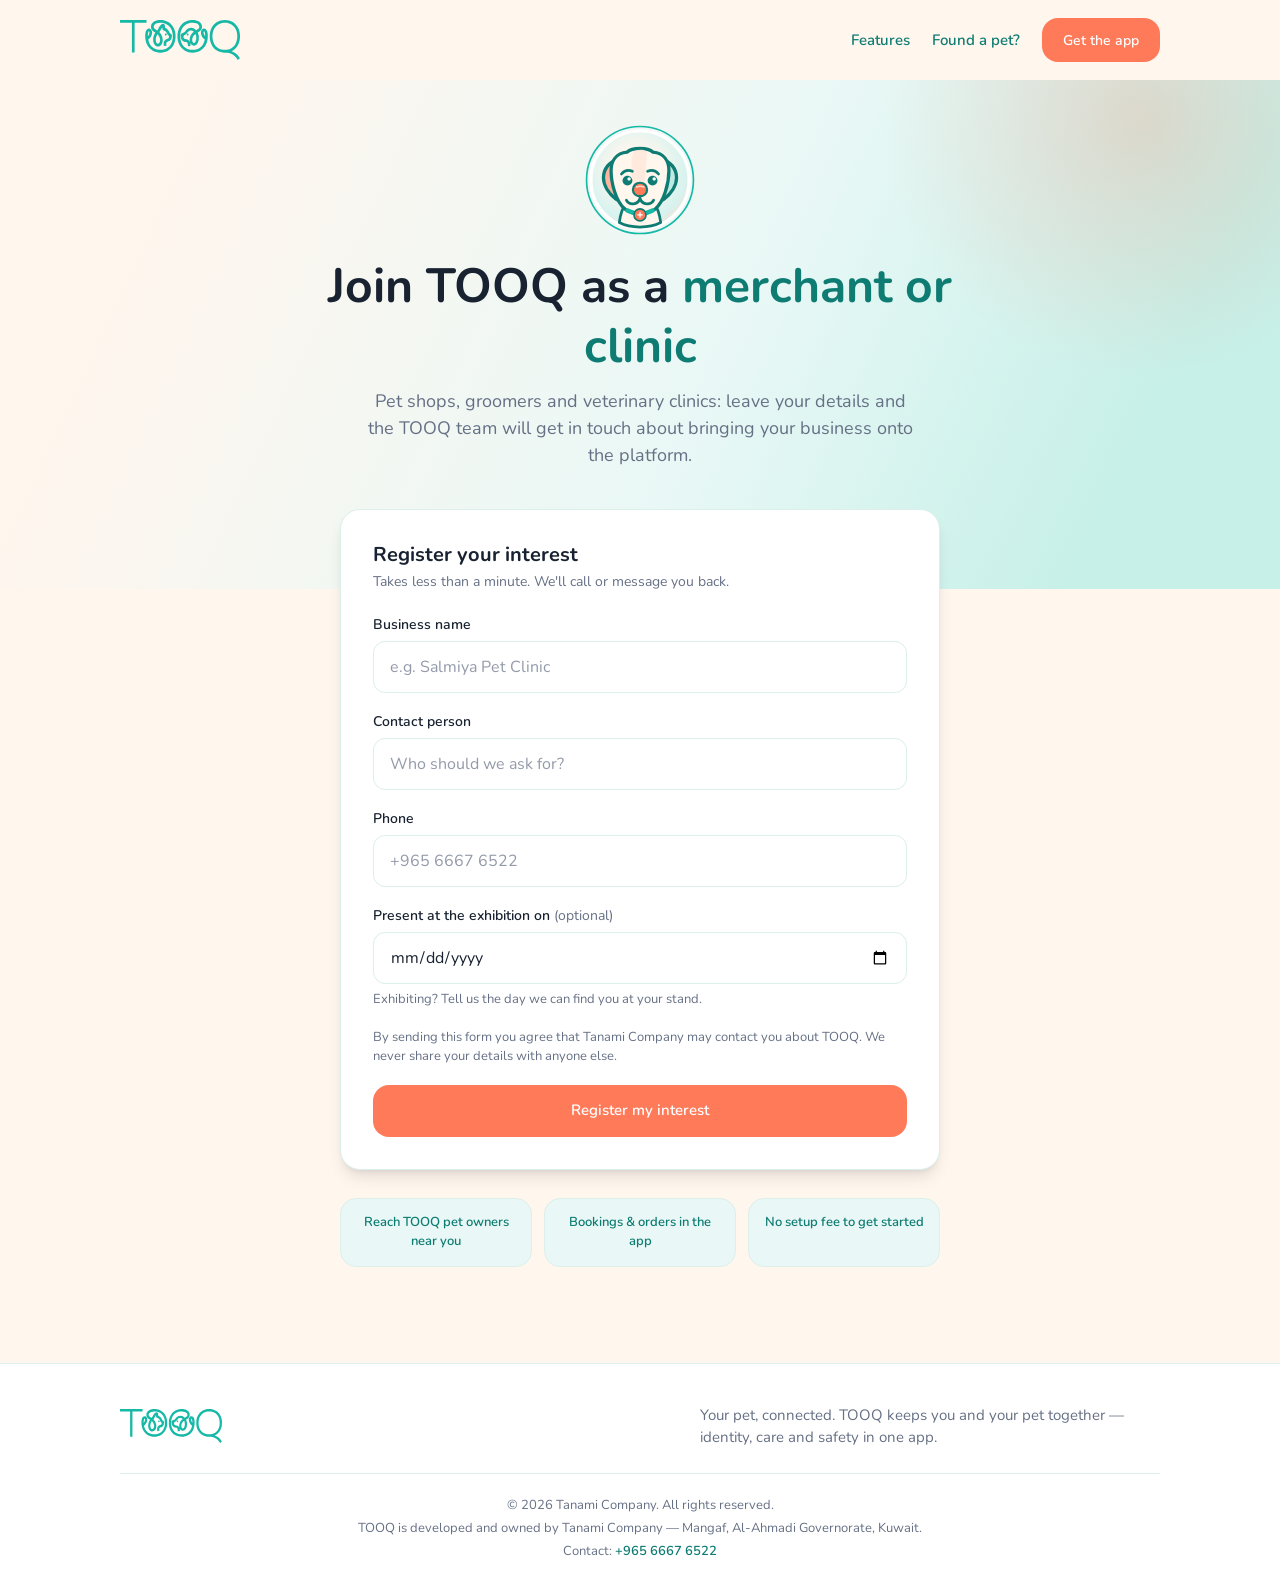
==== commit 6684bae7: "add date" ====
--- a/register/index.html
+++ b/register/index.html
@@ -86,6 +86,20 @@
       border-color: var(--teal);
       box-shadow: 0 0 0 4px var(--teal-soft);
     }
+    .field label .optional { font-weight: 400; color: var(--text-secondary); }
+    .field .hint {
+      color: var(--text-secondary);
+      font-size: 0.8125rem;
+      margin-top: 6px;
+    }
+    /* Safari and iOS shrink a date input to its text; keep it the height of the others. */
+    .field input[type="date"] {
+      -webkit-appearance: none;
+      appearance: none;
+      display: block;
+      min-height: 52px;
+      line-height: 50px;
+    }
     .field.invalid input { border-color: var(--danger); box-shadow: none; }
     .field-error {
       display: none;
@@ -218,6 +232,13 @@
             <div class="field" data-field="phone">
               <label for="phone">Phone</label>
               <input type="tel" id="phone" name="phone" maxlength="24" autocomplete="tel" inputmode="tel" placeholder="+965 6667 6522" required>
+              <div class="field-error"></div>
+            </div>
+
+            <div class="field" data-field="exhibitionDate">
+              <label for="exhibitionDate">Present at the exhibition on <span class="optional">(optional)</span></label>
+              <input type="date" id="exhibitionDate" name="exhibitionDate" autocomplete="off">
+              <div class="hint">Exhibiting? Tell us the day we can find you at your stand.</div>
               <div class="field-error"></div>
             </div>
 
@@ -285,7 +306,11 @@
       businessName: "Please enter your business name (at least 2 characters).",
       contactName: "Please tell us who we should ask for.",
       phone: "Please enter a valid phone number, e.g. +965 6667 6522.",
+      exhibitionDate: "Please pick a valid date, or leave it empty.",
     };
+
+    // Past days make no sense for "I'll be at the exhibition on"; the picker starts today.
+    form.exhibitionDate.min = new Date().toISOString().slice(0, 10);
 
     function clearErrors() {
       form.querySelectorAll(".field.invalid").forEach((el) => el.classList.remove("invalid"));
@@ -314,6 +339,8 @@
         businessName: form.businessName.value.trim(),
         contactName: form.contactName.value.trim(),
         phone: form.phone.value.trim(),
+        // YYYY-MM-DD from the picker; the API takes null for "not attending".
+        exhibitionDate: form.exhibitionDate.value || null,
         website: form.website.value,
         elapsedMs: Date.now() - openedAt,
       };
@@ -323,6 +350,7 @@
       if (body.businessName.length < 2) ok = showFieldError("businessName", messages.businessName) && false;
       if (body.contactName.length < 1) ok = showFieldError("contactName", messages.contactName) && false;
       if (body.phone.replace(/\D/g, "").length < 7) ok = showFieldError("phone", messages.phone) && false;
+      if (body.exhibitionDate !== null && !/^\d{4}-\d{2}-\d{2}$/.test(body.exhibitionDate)) ok = showFieldError("exhibitionDate", messages.exhibitionDate) && false;
       if (!ok) {
         form.querySelector(".field.invalid input")?.focus();
         return;
